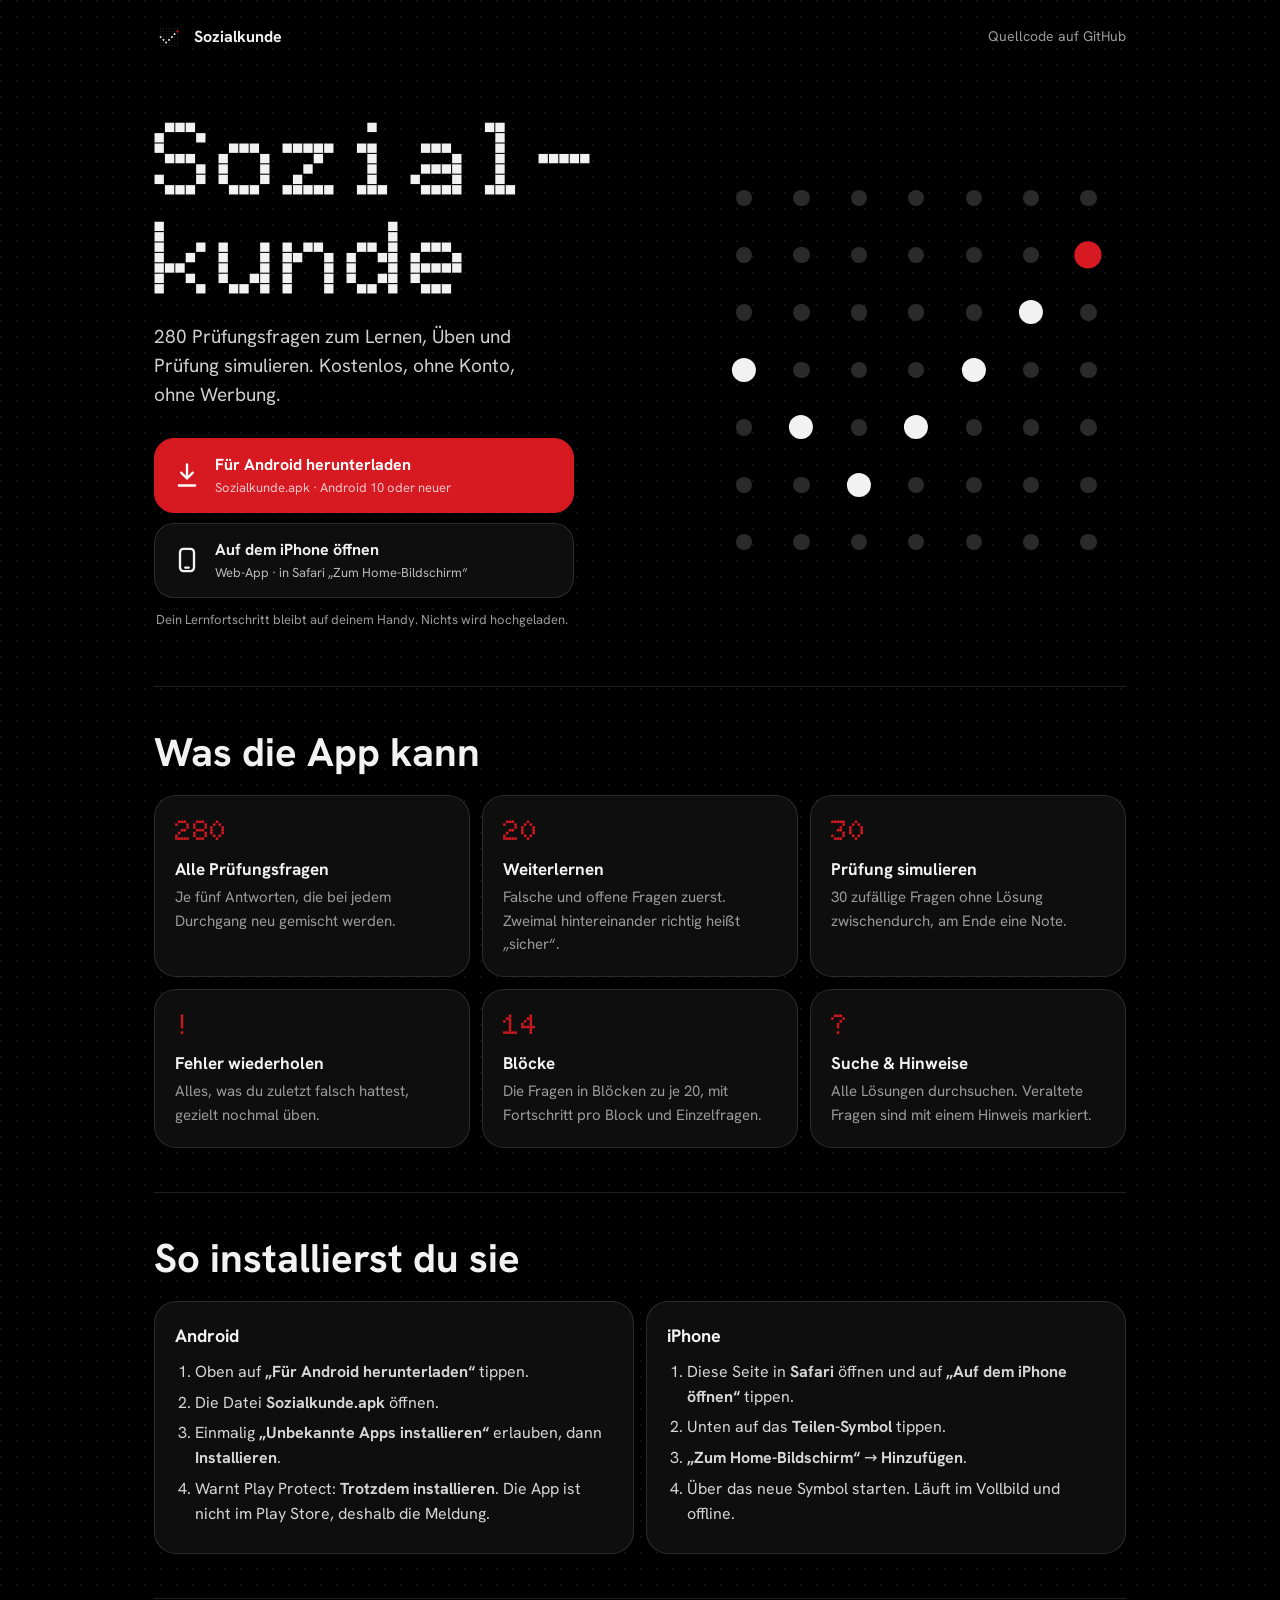
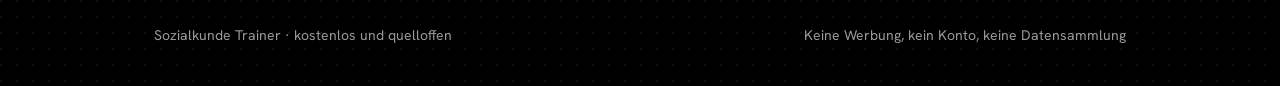
==== docs/index.html @ 8cfa7802 "Sozialkunde-Trainer 1.0: Android-APK, iPhone-Web-App und Download-Seite 280 Prüfungsfragen aus der a" ====
<!DOCTYPE html>
<html lang="de">
<head>
<meta charset="utf-8">
<meta name="viewport" content="width=device-width,initial-scale=1">
<title>Sozialkunde – Prüfungstrainer</title>
<meta name="description" content="Kostenloser Sozialkunde-Prüfungstrainer für Android und iPhone: 280 Fragen lernen, Prüfung simulieren, Fehler wiederholen.">
<meta name="theme-color" content="#000000">
<link rel="icon" href="icon-192.png">
<link rel="apple-touch-icon" href="icon-180.png">
<link rel="stylesheet" href="app/fonts.css">
<style>
/* VOICE: ruhig, knapp, wie ein Nothing-Produktblatt
   IDEA: das Punktraster-Display; das App-Icon als großes Punktraster mit Haken
   PICTURE: großes 7×7-Punktraster, der Haken leuchtet weiß, Spitze rot
   COLOUR and TYPE: Schwarz, Weiß, Grau, ein rotes Signal; Doto für Zahlen und Titel, Hanken Grotesk für Text
   LAYOUT: Titel + zwei Download-Knöpfe, Ring daneben; darunter Funktionen und Anleitung */
:root{--bg:#000;--ink:#f2f2f2;--mut:#9a9a9a;--line:#ffffff1f;--card:#0e0e0e;--red:#d71921;color-scheme:dark}
*{box-sizing:border-box;min-width:0}
body{margin:0;background:radial-gradient(circle at 1px 1px,#ffffff12 1px,transparent 1.4px) 0 0/16px 16px,var(--bg);color:var(--ink);font:16px/1.55 Hanken,"Hanken Grotesk",system-ui,sans-serif;overflow-x:clip}
.dot{font-family:Doto,monospace;font-weight:900;letter-spacing:.02em}
.wrap{max-width:1100px;margin:auto;padding:0 max(5vw,18px)}
header{display:flex;justify-content:space-between;align-items:center;padding:22px 0}
header .logo{display:flex;align-items:center;gap:10px;font-weight:700}
header .logo img{width:30px;height:30px;border-radius:9px}
header a{color:var(--mut);text-decoration:none;font-size:14px}
.hero{display:grid;grid-template-columns:minmax(0,1.1fr) minmax(0,.9fr);gap:40px;align-items:center;padding:36px 0 56px}
h1{font-size:clamp(52px,9vw,104px);line-height:.95;margin:0 0 14px}
.lead{font-size:19px;color:#cfcfcf;max-width:34ch;margin:0 0 28px}
.btns{display:flex;flex-direction:column;gap:10px;max-width:420px}
.btn{display:flex;align-items:center;gap:14px;padding:14px 18px;border-radius:20px;text-decoration:none;color:var(--ink);border:1px solid var(--line);background:var(--card);min-height:64px;transition:transform .15s,border-color .2s}
.btn:hover{border-color:#ffffff55}.btn:active{transform:scale(.98)}
.btn.pri{background:var(--red);border-color:var(--red);color:#fff}
.btn svg{flex:none}
.btn b{display:block;font-size:16px}.btn small{display:block;font-size:13px;opacity:.75}
.note{font-size:13px;color:var(--mut);margin:12px 2px 0}
.ring{position:relative;width:min(100%,400px);aspect-ratio:1;margin:auto}
.ring svg{width:100%;height:100%;rotate:-90deg}
.ring .mid{position:absolute;inset:0;display:grid;place-content:center;text-align:center}
.ring .mid b{font-size:clamp(34px,6vw,52px);line-height:1}
.ring .mid small{color:var(--mut);font-size:15px;margin-top:6px}
.arc{stroke-dasharray:0 252;transition:stroke-dasharray 1.4s cubic-bezier(.2,.9,.2,1),stroke-dashoffset 1.4s cubic-bezier(.2,.9,.2,1)}
section{padding:44px 0;border-top:1px solid var(--line)}
h2{font-size:clamp(28px,4vw,40px);line-height:1.05;margin:0 0 22px}
.grid{display:grid;grid-template-columns:repeat(3,minmax(0,1fr));gap:12px}
.card{background:var(--card);border:1px solid var(--line);border-radius:22px;padding:20px}
.card .k{font-size:28px;line-height:1;margin-bottom:12px;color:var(--red)}
.card>b{display:block;font-size:17px;margin-bottom:4px}
.card p{margin:0;color:var(--mut);font-size:15px}
.steps{display:grid;grid-template-columns:repeat(2,minmax(0,1fr));gap:12px}
.steps ol{margin:0;padding-left:20px;color:#d6d6d6}
.steps li{margin:6px 0}
.steps h3{margin:0 0 10px;font-size:18px;display:flex;align-items:center;gap:10px}
footer{border-top:1px solid var(--line);padding:26px 0 40px;color:var(--mut);font-size:14px;display:flex;flex-wrap:wrap;gap:8px 20px;justify-content:space-between}
footer a{color:var(--mut)}
@media(max-width:820px){.hero{grid-template-columns:1fr;padding-top:10px}.ring{width:min(78vw,340px);order:-1}.grid{grid-template-columns:1fr}.steps{grid-template-columns:1fr}.btns{max-width:none}}
@media(prefers-reduced-motion:reduce){.arc{transition:none}}
.mx{display:grid;grid-template-columns:repeat(7,1fr);gap:clamp(10px,3vw,22px);width:min(100%,380px);margin:auto;aspect-ratio:1;place-items:center}
.mx i{width:46%;aspect-ratio:1;border-radius:50%;background:#2a2a2a;transition:background .4s,transform .4s}
.mx i.on{background:#f2f2f2;transform:scale(1.5)}.mx i.r{background:#d71921;transform:scale(1.7)}
@media(max-width:820px){.mx{width:min(70vw,300px);order:-1}}
</style>
</head>
<body>
<div class="wrap">
  <header>
    <span class="logo"><img src="icon-192.png" alt="">Sozialkunde</span>
    <a href="https://github.com/geigerelias5-cpu/Sozialkunde">Quellcode auf GitHub</a>
  </header>
  <div class="hero">
    <div>
      <h1 class="dot">Sozial&shy;kunde</h1>
      <p class="lead">280 Prüfungsfragen zum Lernen, Üben und Prüfung simulieren. Kostenlos, ohne Konto, ohne Werbung.</p>
      <div class="btns">
        <a class="btn pri" href="https://github.com/geigerelias5-cpu/Sozialkunde/releases/latest/download/Sozialkunde.apk">
          <svg width="28" height="28" viewBox="0 0 24 24" fill="none" stroke="currentColor" stroke-width="2" stroke-linecap="round" stroke-linejoin="round"><path d="M12 3v12M7 10l5 5 5-5M5 21h14"/></svg>
          <span><b>Für Android herunterladen</b><small>Sozialkunde.apk · Android 10 oder neuer</small></span></a>
        <a class="btn" href="app/">
          <svg width="28" height="28" viewBox="0 0 24 24" fill="none" stroke="currentColor" stroke-width="2" stroke-linecap="round" stroke-linejoin="round"><rect x="6" y="2.5" width="12" height="19" rx="3"/><path d="M10.5 18.5h3"/></svg>
          <span><b>Auf dem iPhone öffnen</b><small>Web-App · in Safari „Zum Home-Bildschirm“</small></span></a>
      </div>
      <p class="note">Dein Lernfortschritt bleibt auf deinem Handy. Nichts wird hochgeladen.</p>
    </div>
    <div class="mx" id="mx" aria-hidden="true"></div>
  </div>
  <section>
    <h2>Was die App kann</h2>
    <div class="grid">
      <div class="card"><div class="k dot">280</div><b>Alle Prüfungsfragen</b><p>Je fünf Antworten, die bei jedem Durchgang neu gemischt werden.</p></div>
      <div class="card"><div class="k dot">20</div><b>Weiterlernen</b><p>Falsche und offene Fragen zuerst. Zweimal hintereinander richtig heißt „sicher“.</p></div>
      <div class="card"><div class="k dot">30</div><b>Prüfung simulieren</b><p>30 zufällige Fragen ohne Lösung zwischendurch, am Ende eine Note.</p></div>
      <div class="card"><div class="k dot">!</div><b>Fehler wiederholen</b><p>Alles, was du zuletzt falsch hattest, gezielt nochmal üben.</p></div>
      <div class="card"><div class="k dot">14</div><b>Blöcke</b><p>Die Fragen in Blöcken zu je 20, mit Fortschritt pro Block und Einzelfragen.</p></div>
      <div class="card"><div class="k dot">?</div><b>Suche &amp; Hinweise</b><p>Alle Lösungen durchsuchen. Veraltete Fragen sind mit einem Hinweis markiert.</p></div>
    </div>
  </section>
  <section>
    <h2>So installierst du sie</h2>
    <div class="steps">
      <div class="card"><h3>Android</h3>
        <ol>
          <li>Oben auf <b>„Für Android herunterladen“</b> tippen.</li>
          <li>Die Datei <b>Sozialkunde.apk</b> öffnen.</li>
          <li>Einmalig <b>„Unbekannte Apps installieren“</b> erlauben, dann <b>Installieren</b>.</li>
          <li>Warnt Play Protect: <b>Trotzdem installieren</b>. Die App ist nicht im Play Store, deshalb die Meldung.</li>
        </ol></div>
      <div class="card"><h3>iPhone</h3>
        <ol>
          <li>Diese Seite in <b>Safari</b> öffnen und auf <b>„Auf dem iPhone öffnen“</b> tippen.</li>
          <li>Unten auf das <b>Teilen-Symbol</b> tippen.</li>
          <li><b>„Zum Home-Bildschirm“</b> → <b>Hinzufügen</b>.</li>
          <li>Über das neue Symbol starten. Läuft im Vollbild und offline.</li>
        </ol></div>
    </div>
  </section>
  <footer>
    <span>Sozialkunde Trainer · kostenlos und quelloffen</span>
    <span>Keine Werbung, kein Konto, keine Datensammlung</span>
  </footer>
</div>
<script>
{
  const ck=[[0,3],[1,4],[2,5],[3,4],[4,3],[5,2],[6,1]],mx=document.getElementById('mx');
  mx.innerHTML=Array.from({length:49},(_, i)=>'<i></i>').join('');
  const dots=mx.querySelectorAll('i');
  const reduce=matchMedia('(prefers-reduced-motion:reduce)').matches;
  ck.forEach(([x,y],k)=>setTimeout(()=>dots[y*7+x].classList.add(k===6?'r':'on'),reduce?0:300+k*140));
}
</script>
</body>
</html>
---- docs/app/fonts.css ----
@font-face{font-family:Doto;src:url(fonts/doto-900.woff2) format('woff2');font-weight:900;font-display:block}
@font-face{font-family:Hanken;src:url(fonts/hanken-400.woff2) format('woff2');font-weight:400;font-display:block}
@font-face{font-family:Hanken;src:url(fonts/hanken-500.woff2) format('woff2');font-weight:500;font-display:block}
@font-face{font-family:Hanken;src:url(fonts/hanken-700.woff2) format('woff2');font-weight:700;font-display:block}
@font-face{font-family:"Hanken Grotesk";src:url(fonts/hanken-400.woff2) format('woff2');font-weight:400;font-display:block}
@font-face{font-family:"Hanken Grotesk";src:url(fonts/hanken-500.woff2) format('woff2');font-weight:500;font-display:block}
@font-face{font-family:"Hanken Grotesk";src:url(fonts/hanken-700.woff2) format('woff2');font-weight:600 700;font-display:block}
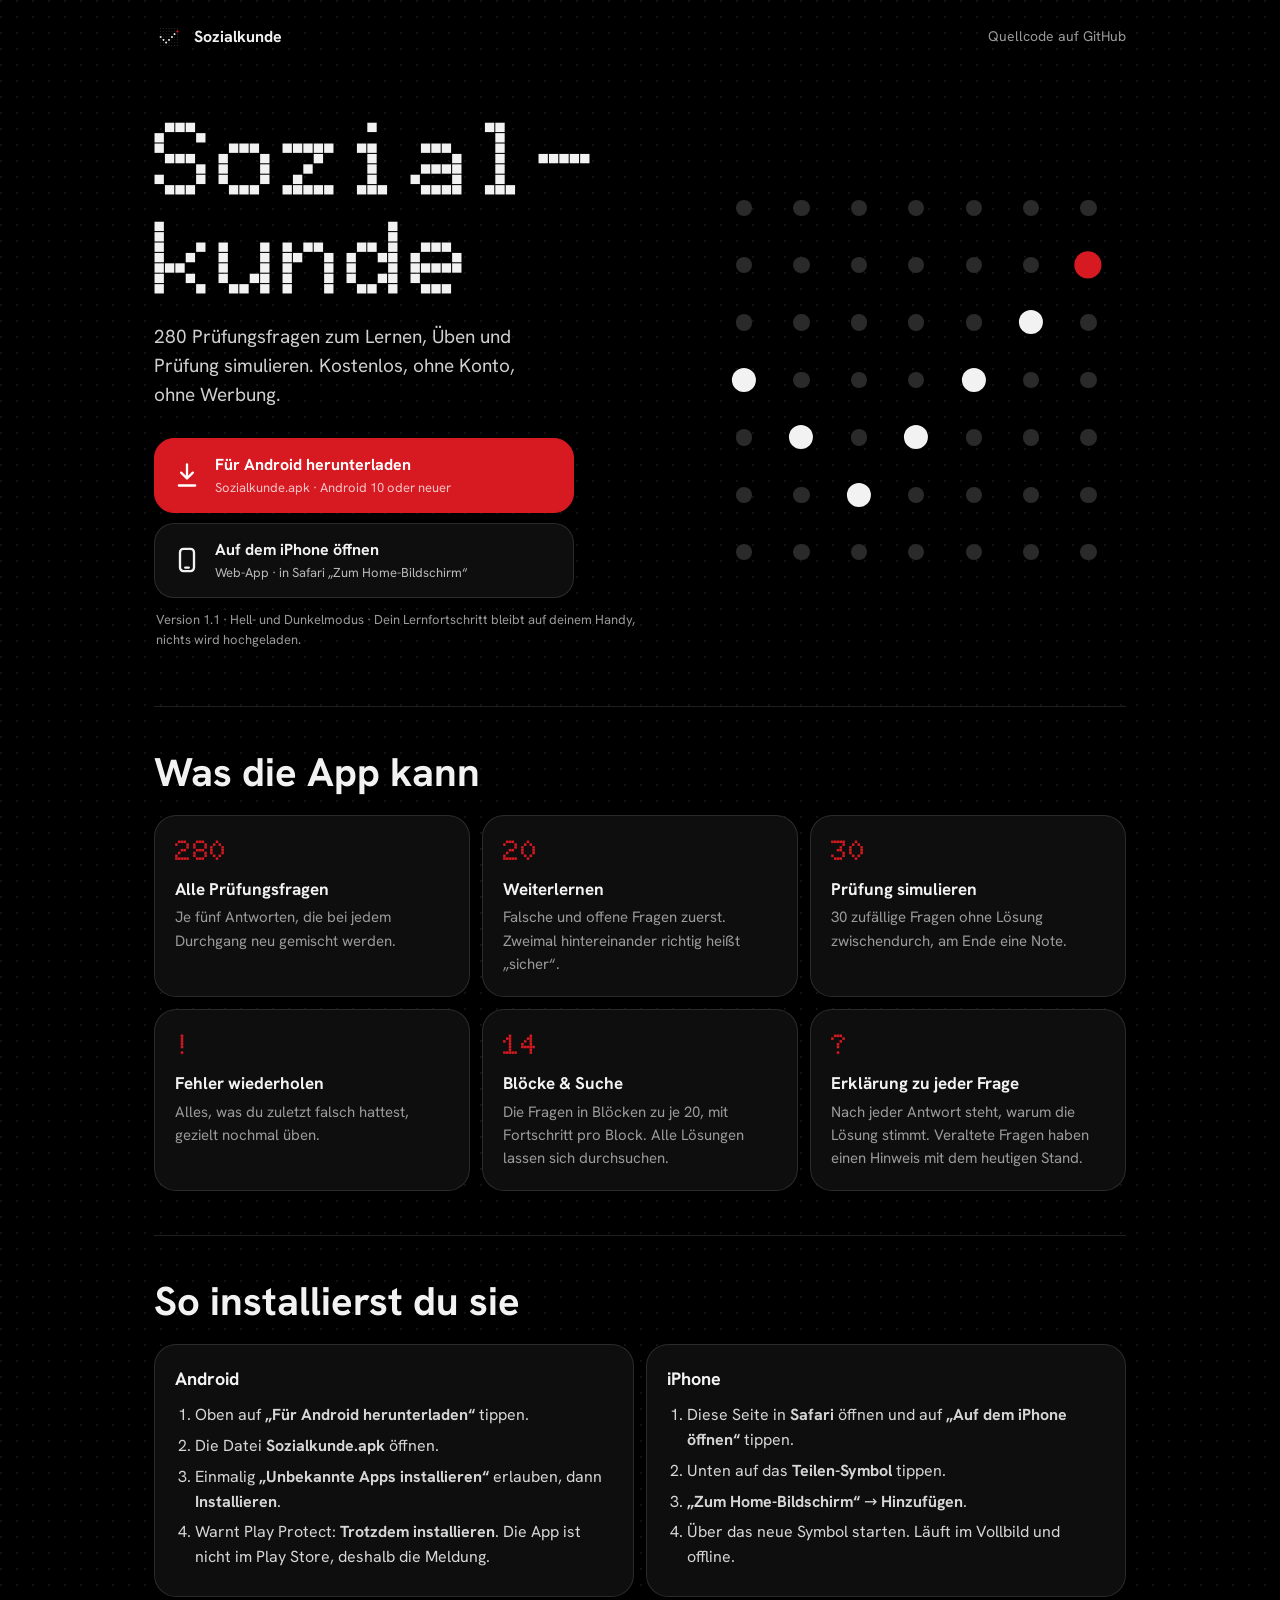
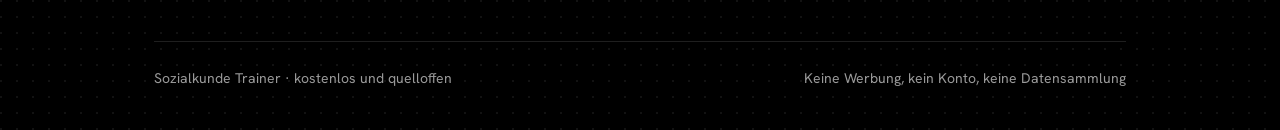
==== commit 7683da62: "Download-Seite: Erklärungen, Hell/Dunkel und Version 1.1 erwähnen Co-Authored-By: Claude Opus 5.5 <n" ====
--- a/docs/index.html
+++ b/docs/index.html
@@ -79,7 +79,7 @@
           <svg width="28" height="28" viewBox="0 0 24 24" fill="none" stroke="currentColor" stroke-width="2" stroke-linecap="round" stroke-linejoin="round"><rect x="6" y="2.5" width="12" height="19" rx="3"/><path d="M10.5 18.5h3"/></svg>
           <span><b>Auf dem iPhone öffnen</b><small>Web-App · in Safari „Zum Home-Bildschirm“</small></span></a>
       </div>
-      <p class="note">Dein Lernfortschritt bleibt auf deinem Handy. Nichts wird hochgeladen.</p>
+      <p class="note">Version 1.1 · Hell- und Dunkelmodus · Dein Lernfortschritt bleibt auf deinem Handy, nichts wird hochgeladen.</p>
     </div>
     <div class="mx" id="mx" aria-hidden="true"></div>
   </div>
@@ -90,8 +90,8 @@
       <div class="card"><div class="k dot">20</div><b>Weiterlernen</b><p>Falsche und offene Fragen zuerst. Zweimal hintereinander richtig heißt „sicher“.</p></div>
       <div class="card"><div class="k dot">30</div><b>Prüfung simulieren</b><p>30 zufällige Fragen ohne Lösung zwischendurch, am Ende eine Note.</p></div>
       <div class="card"><div class="k dot">!</div><b>Fehler wiederholen</b><p>Alles, was du zuletzt falsch hattest, gezielt nochmal üben.</p></div>
-      <div class="card"><div class="k dot">14</div><b>Blöcke</b><p>Die Fragen in Blöcken zu je 20, mit Fortschritt pro Block und Einzelfragen.</p></div>
-      <div class="card"><div class="k dot">?</div><b>Suche &amp; Hinweise</b><p>Alle Lösungen durchsuchen. Veraltete Fragen sind mit einem Hinweis markiert.</p></div>
+      <div class="card"><div class="k dot">14</div><b>Blöcke &amp; Suche</b><p>Die Fragen in Blöcken zu je 20, mit Fortschritt pro Block. Alle Lösungen lassen sich durchsuchen.</p></div>
+      <div class="card"><div class="k dot">?</div><b>Erklärung zu jeder Frage</b><p>Nach jeder Antwort steht, warum die Lösung stimmt. Veraltete Fragen haben einen Hinweis mit dem heutigen Stand.</p></div>
     </div>
   </section>
   <section>
